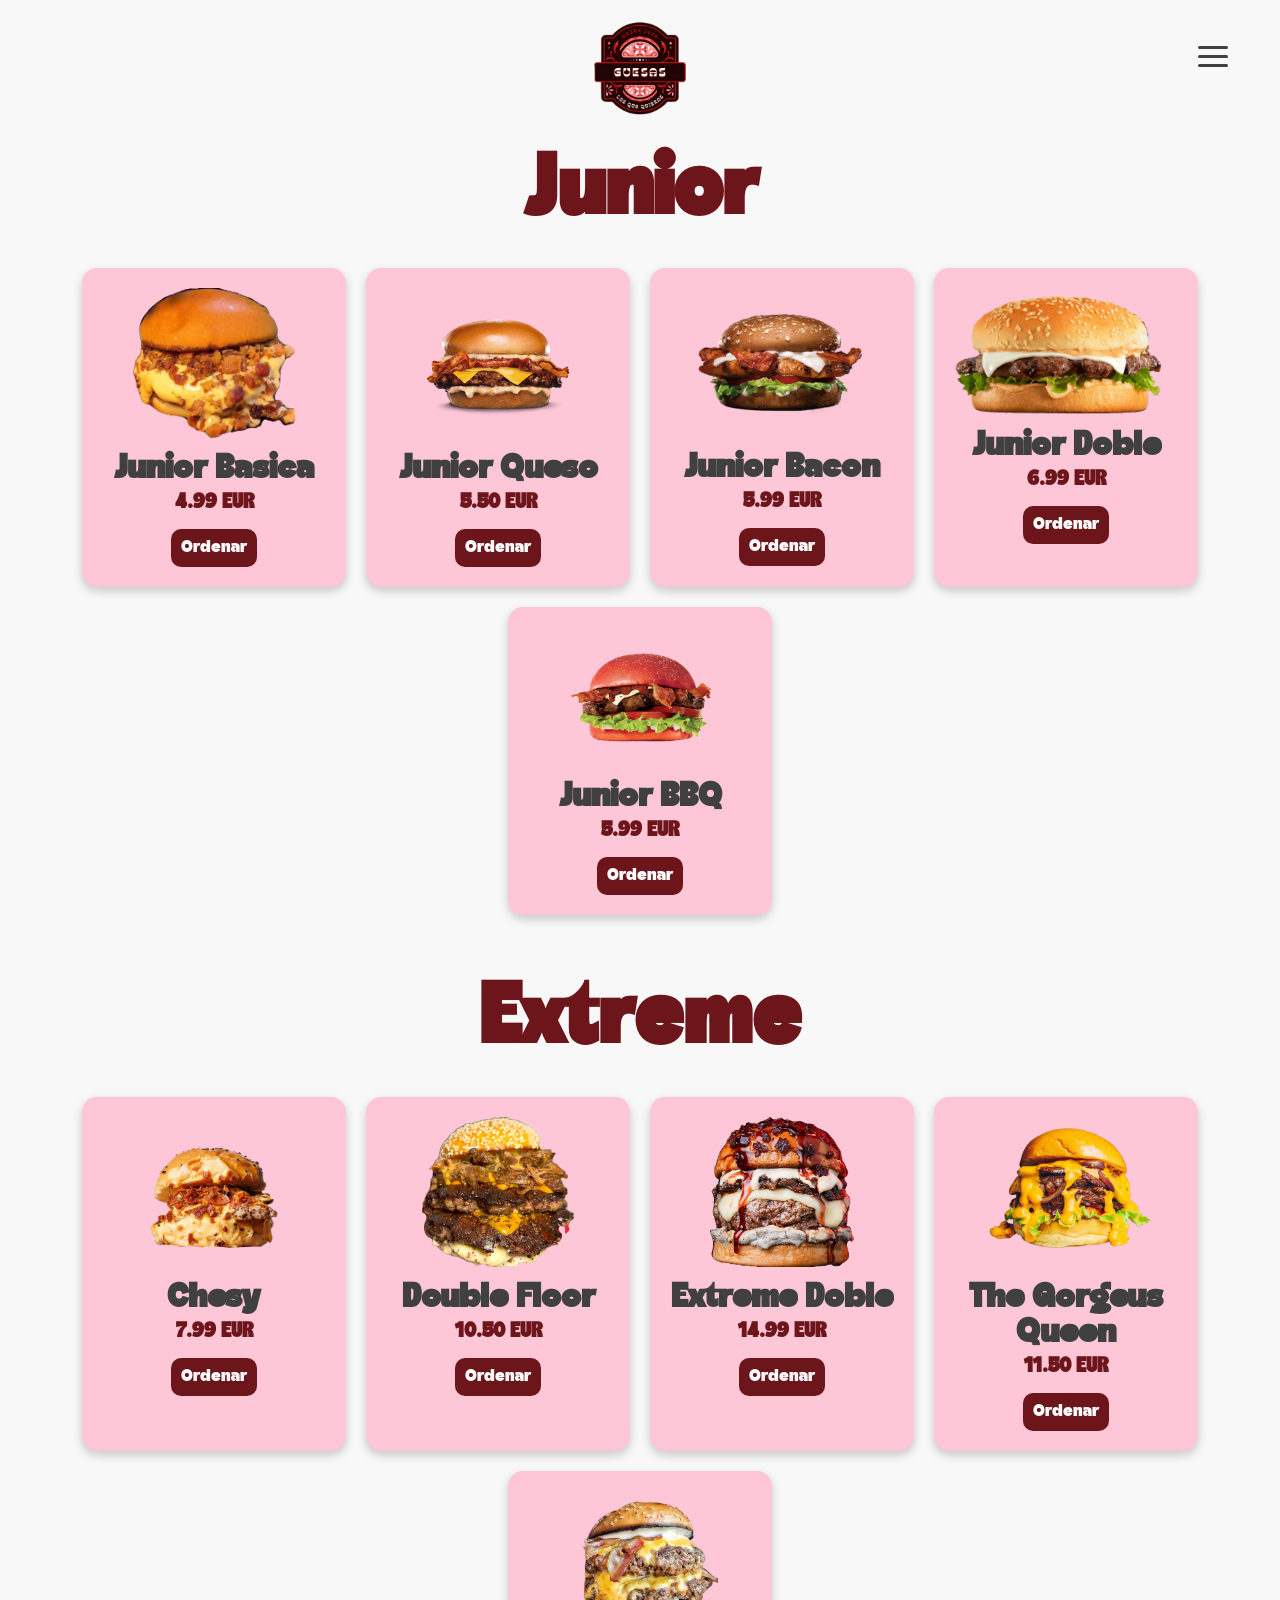
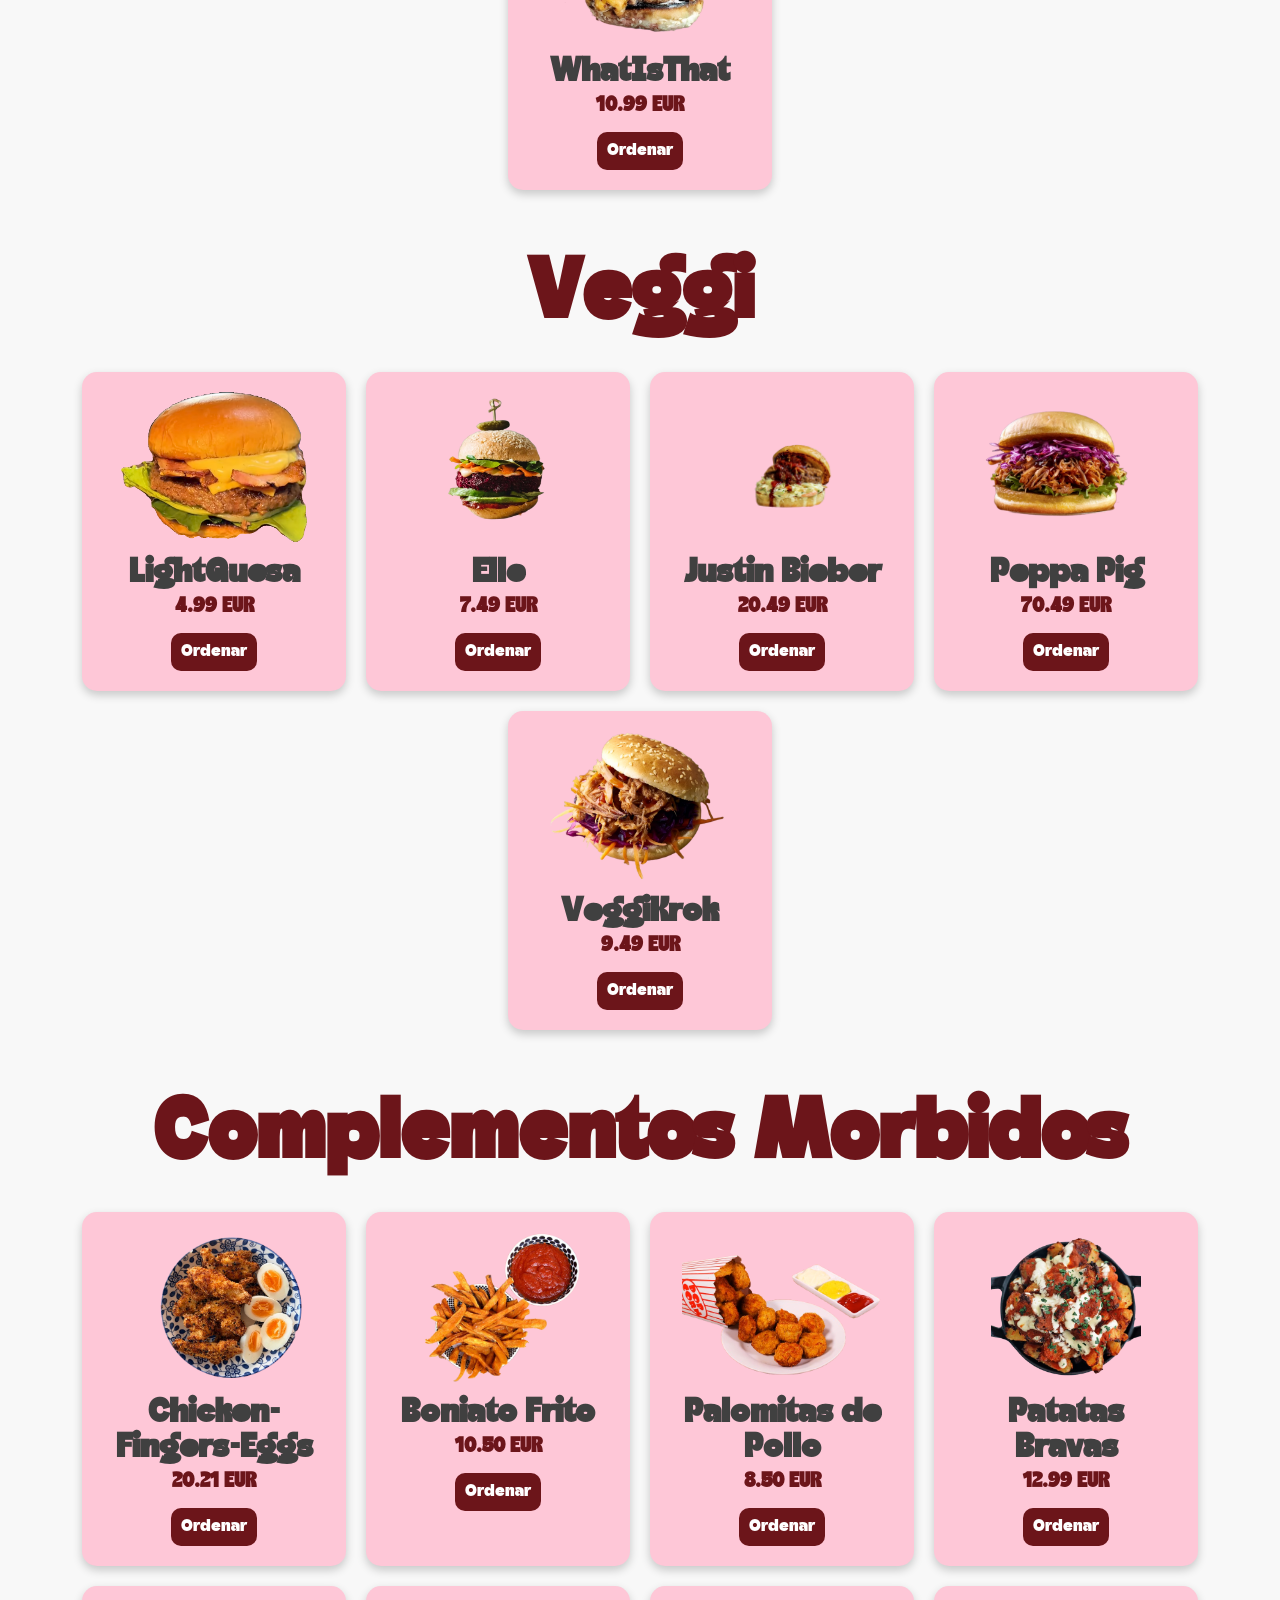
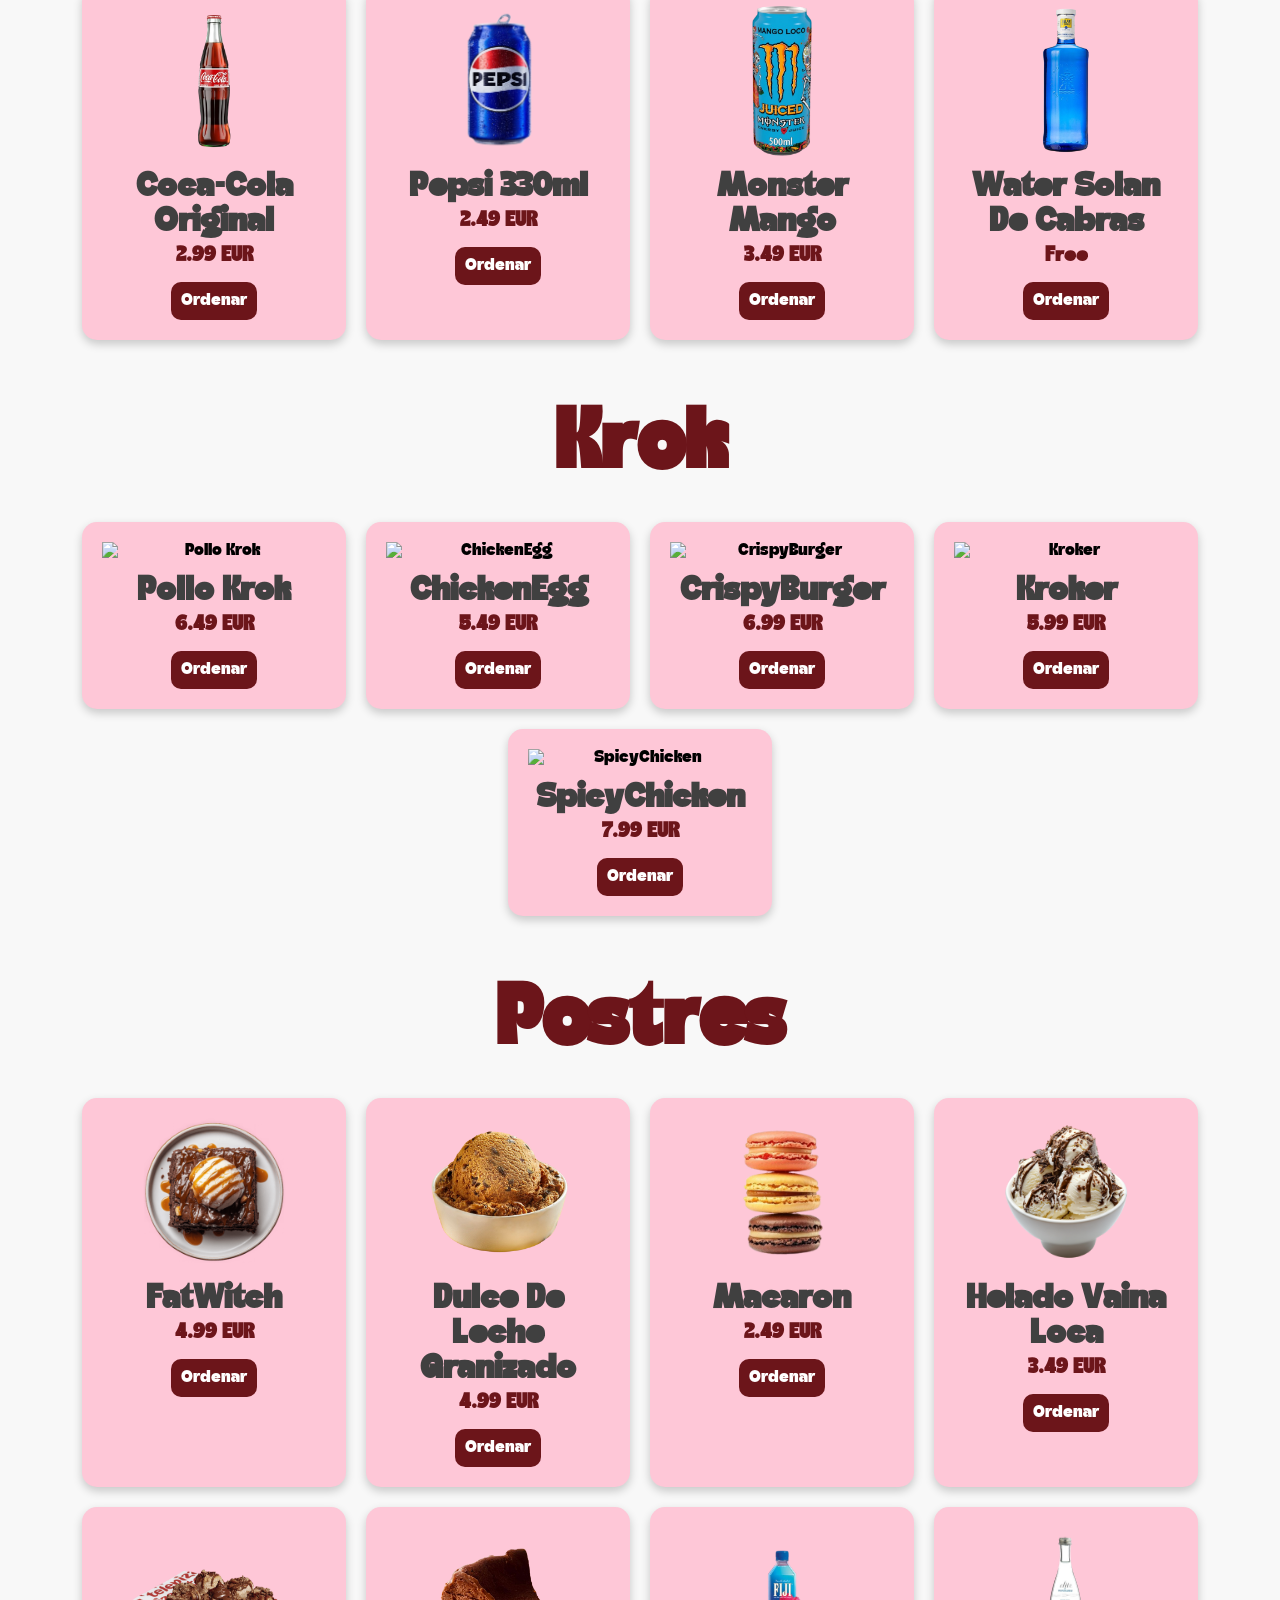
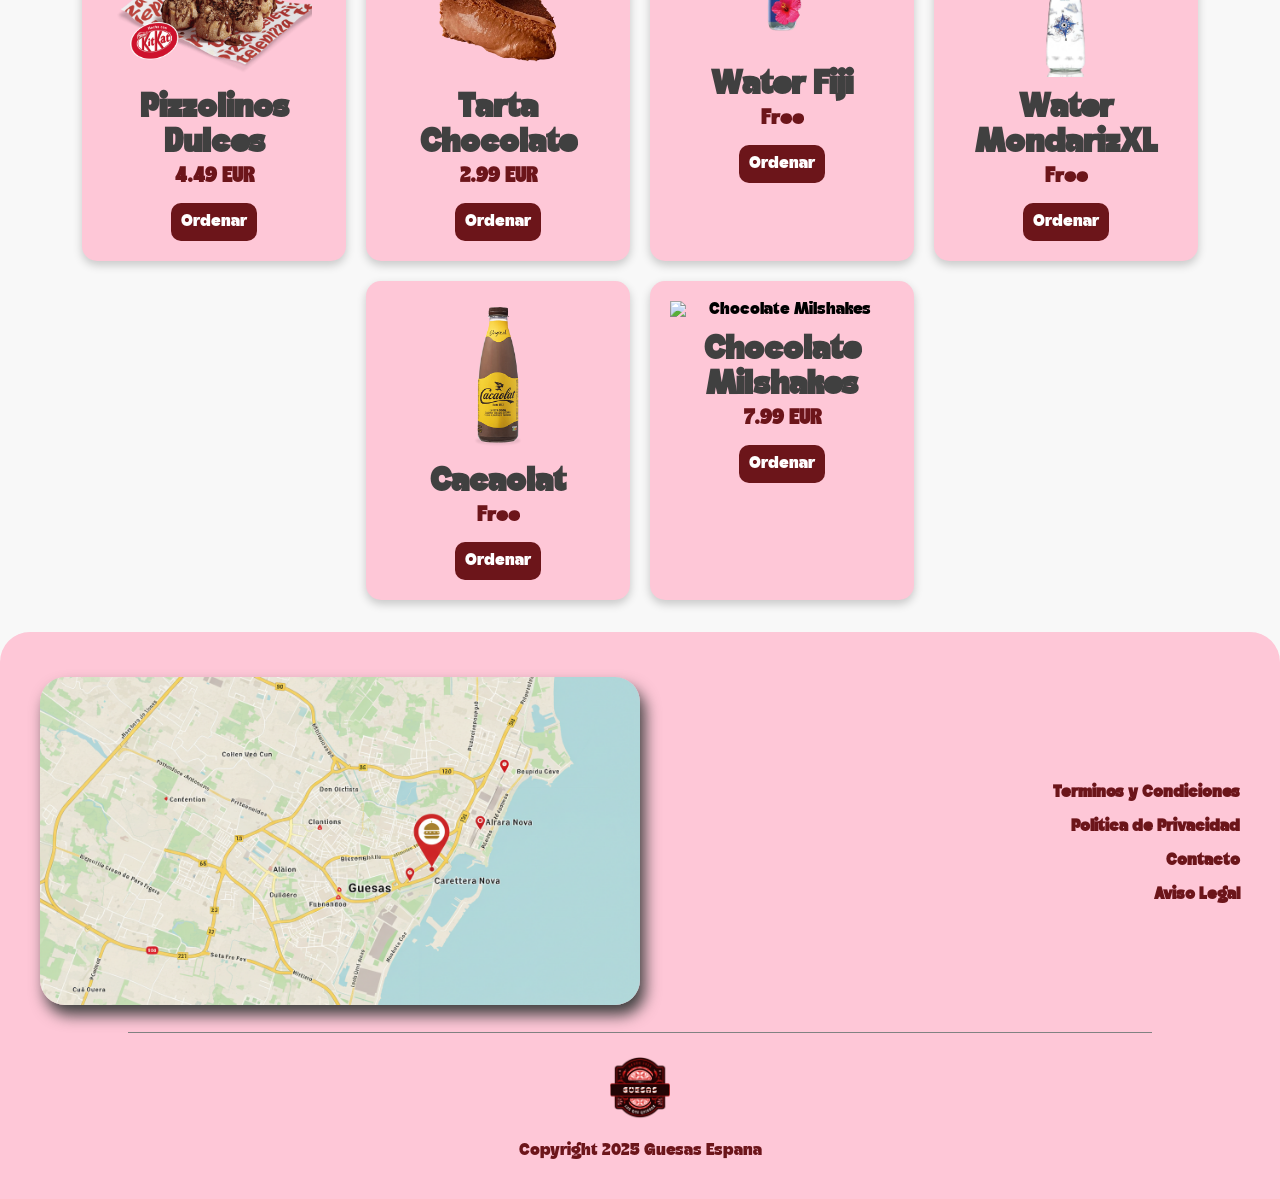
==== carta.html @ d0327c77 "Major update & add carta" ====
<!DOCTYPE html>
<html lang="ES">
<head>
    <meta charset="UTF-8">
    <meta name="viewport" content="width=device-width, initial-scale=1.0">
    <link rel="stylesheet" href="css/global.css">
    <link rel="stylesheet" href="css/carta.css">
    <title>Carta - Guesas</title>
</head>
<body>
    <header>
        <div class="header-content container-main">
            <div class="logo">
                <a href="index.html"><img src="Recursos/LogoGuesas.png" alt="Logo de Guesas"></a>
            </div>
            <div class="menu">
                <label class="menu-btn" id="menu-toggle">
                    <input type="checkbox">
                    <span class="bar"></span>
                    <span class="bar"></span>
                    <span class="bar"></span>
                </label>
            </div>
        </div>
    </header>

    <main class="comidas container-main main-carta">
        
        <h2 class="categoria-titulo">Junior</h2>
        <div class="grid-comidas">
            <div class="comida-item">
                <img src="Recursos/Guesas/Junior/CheeseBacon.png" alt="Junior Basica">
                <h3>Junior Basica</h3>
                <p style="color: var(--Marron); font-size: 1.2rem; font-weight: bold;">4.99 EUR</p>
                <button class="btn-ordenar">Ordenar</button>
            </div>
            <div class="comida-item">
                <img src="Recursos/Guesas/Junior/Cangreburguer.png" alt="Junior Queso">
                <h3>Junior Queso</h3>
                <p style="color: var(--Marron); font-size: 1.2rem; font-weight: bold;">5.50 EUR</p>
                <button class="btn-ordenar">Ordenar</button>
            </div>
            <div class="comida-item">
                <img src="Recursos/Guesas/Junior/Chicken.png" alt="Junior Bacon">
                <h3>Junior Bacon</h3>
                <p style="color: var(--Marron); font-size: 1.2rem; font-weight: bold;">5.99 EUR</p>
                <button class="btn-ordenar">Ordenar</button>
            </div>
            <div class="comida-item">
                <img src="Recursos/Guesas/Junior/JuniorVeggiCheese.png" alt="Junior Doble">
                <h3>Junior Doble</h3>
                <p style="color: var(--Marron); font-size: 1.2rem; font-weight: bold;">6.99 EUR</p>
                <button class="btn-ordenar">Ordenar</button>
            </div>
            <div class="comida-item">
                <img src="Recursos/Guesas/Junior/RedBurger.png" alt="Junior BBQ">
                <h3>Junior BBQ</h3>
                <p style="color: var(--Marron); font-size: 1.2rem; font-weight: bold;">5.99 EUR</p>
                <button class="btn-ordenar">Ordenar</button>
            </div>
        </div>

        <h2 class="categoria-titulo" style="margin-top: 4rem;">Extreme</h2>
        <div class="grid-comidas">
            <div class="comida-item">
                <img src="Recursos/Guesas/Extreme/Chesy.png" alt="Chesy">
                <h3>Chesy</h3>
                <p style="color: var(--Marron); font-size: 1.2rem; font-weight: bold;">7.99 EUR</p>
                <button class="btn-ordenar">Ordenar</button>
            </div>
            <div class="comida-item">
                <img src="Recursos/Guesas/Extreme/DoubleFloor.png" alt="Double Floor">
                <h3>Double Floor</h3>
                <p style="color: var(--Marron); font-size: 1.2rem; font-weight: bold;">10.50 EUR</p>
                <button class="btn-ordenar">Ordenar</button>
            </div>
            <div class="comida-item">
                <img src="Recursos/Guesas/Extreme/ExtremeColesterol.png" alt="Extreme Doble">
                <h3>Extreme Doble</h3>
                <p style="color: var(--Marron); font-size: 1.2rem; font-weight: bold;">14.99 EUR</p>
                <button class="btn-ordenar">Ordenar</button>
            </div>
            <div class="comida-item">
                <img src="Recursos/Guesas/Extreme/TheGorgeusQueen.png" alt="The Gorgeus Queen">
                <h3>The Gorgeus Queen</h3>
                <p style="color: var(--Marron); font-size: 1.2rem; font-weight: bold;">11.50 EUR</p>
                <button class="btn-ordenar">Ordenar</button>
            </div>
            <div class="comida-item">
                <img src="Recursos/Guesas/Extreme/WhatIsThat.png" alt="WhatIsThat">
                <h3>WhatIsThat</h3>
                <p style="color: var(--Marron); font-size: 1.2rem; font-weight: bold;">10.99 EUR</p>
                <button class="btn-ordenar">Ordenar</button>
            </div>
        </div>

        <h2 class="categoria-titulo" style="margin-top: 4rem;">Veggi</h2>
        <div class="grid-comidas">
            <div class="comida-item">
                <img src="Recursos/Guesas/Veggi/LightGuesa.png" alt="LightGuesa">
                <h3>LightGuesa</h3>
                <p style="color: var(--Marron); font-size: 1.2rem; font-weight: bold;">4.99 EUR</p>
                <button class="btn-ordenar">Ordenar</button>
            </div>
            <div class="comida-item">
                <img src="Recursos/Guesas/Veggi/Elle.png" alt="Elle">
                <h3>Elle</h3>
                <p style="color: var(--Marron); font-size: 1.2rem; font-weight: bold;">7.49 EUR</p>
                <button class="btn-ordenar">Ordenar</button>
            </div>
            <div class="comida-item">
                <img src="Recursos/Guesas/Veggi/JustinBieber.png" alt="Justin Bieber">
                <h3>Justin Bieber</h3>
                <p style="color: var(--Marron); font-size: 1.2rem; font-weight: bold;">20.49 EUR</p>
                <button class="btn-ordenar">Ordenar</button>
            </div>
            <div class="comida-item">
                <img src="Recursos/Guesas/Veggi/PeppaPig.png" alt="Peppa Pig">
                <h3>Peppa Pig</h3>
                <p style="color: var(--Marron); font-size: 1.2rem; font-weight: bold;">70.49 EUR</p>
                <button class="btn-ordenar">Ordenar</button>
            </div>
            <div class="comida-item">
                <img src="Recursos/Guesas/Veggi/VeggiKrok.png" alt="VeggiKrok">
                <h3>VeggiKrok</h3>
                <p style="color: var(--Marron); font-size: 1.2rem; font-weight: bold;">9.49 EUR</p>
                <button class="btn-ordenar">Ordenar</button>
            </div>
        </div>

        <h2 class="categoria-titulo" style="margin-top: 4rem;">Complementos Morbidos</h2>
        <div class="grid-comidas">
            <div class="comida-item">
                <img src="Recursos/Guesas/Complementos/Chicken-Fingers-Eggs.png" alt="Chicken-Fingers-Eggs">
                <h3>Chicken-Fingers-Eggs</h3>
                <p style="color: var(--Marron); font-size: 1.2rem; font-weight: bold;">20.21 EUR</p>
                <button class="btn-ordenar">Ordenar</button>
            </div>
            <div class="comida-item">
                <img src="Recursos/Guesas/Complementos/FriedBoniato.png" alt="Boniato Frito">
                <h3>Boniato Frito</h3>
                <p style="color: var(--Marron); font-size: 1.2rem; font-weight: bold;">10.50 EUR</p>
                <button class="btn-ordenar">Ordenar</button>
            </div>
            <div class="comida-item">
                <img src="Recursos/Guesas/Complementos/PALOMITAS-DE-POLLO-CON-QUESO-PARMESANO.png" alt="Palomitas de Pollo">
                <h3>Palomitas de Pollo</h3>
                <p style="color: var(--Marron); font-size: 1.2rem; font-weight: bold;">8.50 EUR</p>
                <button class="btn-ordenar">Ordenar</button>
            </div>
            <div class="comida-item">
                <img src="Recursos/Guesas/Complementos/patatas-bravas.png" alt="Patatas Bravas">
                <h3>Patatas Bravas</h3>
                <p style="color: var(--Marron); font-size: 1.2rem; font-weight: bold;">12.99 EUR</p>
                <button class="btn-ordenar">Ordenar</button>
            </div>
            <div class="comida-item">
                <img src="Recursos/Guesas/Complementos/Coca.png" alt="Coca-Cola Original">
                <h3>Coca-Cola Original</h3>
                <p style="color: var(--Marron); font-size: 1.2rem; font-weight: bold;">2.99 EUR</p>
                <button class="btn-ordenar">Ordenar</button>
            </div>
            <div class="comida-item">
                <img src="Recursos/Guesas/Complementos/Pepsi330ml.png" alt="Pepsi 330ml">
                <h3>Pepsi 330ml</h3>
                <p style="color: var(--Marron); font-size: 1.2rem; font-weight: bold;">2.49 EUR</p>
                <button class="btn-ordenar">Ordenar</button>
            </div>
            <div class="comida-item">
                <img src="Recursos/Guesas/Complementos/MonsterMango.png" alt="Monster Mango">
                <h3>Monster Mango</h3>
                <p style="color: var(--Marron); font-size: 1.2rem; font-weight: bold;">3.49 EUR</p>
                <button class="btn-ordenar">Ordenar</button>
            </div>
            <div class="comida-item">
                <img src="Recursos/Guesas/Complementos/WaterSolanDeCabras.png" alt="Water Solan De Cabras">
                <h3>Water Solan De Cabras</h3>
                <p style="color: var(--Marron); font-size: 1.2rem; font-weight: bold;">Free</p>
                <button class="btn-ordenar">Ordenar</button>
            </div>
        </div>

        <h2 class="categoria-titulo" style="margin-top: 4rem;">Krok</h2>
        <div class="grid-comidas">
            <div class="comida-item">
                <img src="Recursos/Guesas/krok/PolloKrok.png" alt="Pollo Krok">
                <h3>Pollo Krok</h3>
                <p style="color: var(--Marron); font-size: 1.2rem; font-weight: bold;">6.49 EUR</p>
                <button class="btn-ordenar">Ordenar</button>
            </div>
            <div class="comida-item">
                <img src="Recursos/Guesas/krok/ChickenEgg.png" alt="ChickenEgg">
                <h3>ChickenEgg</h3>
                <p style="color: var(--Marron); font-size: 1.2rem; font-weight: bold;">5.49 EUR</p>
                <button class="btn-ordenar">Ordenar</button>
            </div>
            <div class="comida-item">
                <img src="Recursos/Guesas/krok/CrispyBurger.png" alt="CrispyBurger">
                <h3>CrispyBurger</h3>
                <p style="color: var(--Marron); font-size: 1.2rem; font-weight: bold;">6.99 EUR</p>
                <button class="btn-ordenar">Ordenar</button>
            </div>
            <div class="comida-item">
                <img src="Recursos/Guesas/krok/Kroker.png" alt="Kroker">
                <h3>Kroker</h3>
                <p style="color: var(--Marron); font-size: 1.2rem; font-weight: bold;">5.99 EUR</p>
                <button class="btn-ordenar">Ordenar</button>
            </div>
            <div class="comida-item">
                <img src="Recursos/Guesas/krok/SpicyChicken.png" alt="SpicyChicken">
                <h3>SpicyChicken</h3>
                <p style="color: var(--Marron); font-size: 1.2rem; font-weight: bold;">7.99 EUR</p>
                <button class="btn-ordenar">Ordenar</button>
            </div>
        </div>

        <h2 class="categoria-titulo" style="margin-top: 4rem;">Postres</h2>
        <div class="grid-comidas">
            <div class="comida-item">
                <img src="Recursos/Guesas/Complementos/FatWitch.png" alt="FatWitch">
                <h3>FatWitch</h3>
                <p style="color: var(--Marron); font-size: 1.2rem; font-weight: bold;">4.99 EUR</p>
                <button class="btn-ordenar">Ordenar</button>
            </div>
            <div class="comida-item">
                <img src="Recursos/Guesas/Complementos/DulceDeLecheGranizado-Casero.png" alt="Dulce De Leche Granizado Casero">
                <h3>Dulce De Leche Granizado</h3>
                <p style="color: var(--Marron); font-size: 1.2rem; font-weight: bold;">4.99 EUR</p>
                <button class="btn-ordenar">Ordenar</button>
            </div>
            <div class="comida-item">
                <img src="Recursos/Guesas/Complementos/Macaron.png" alt="Macaron">
                <h3>Macaron</h3>
                <p style="color: var(--Marron); font-size: 1.2rem; font-weight: bold;">2.49 EUR</p>
                <button class="btn-ordenar">Ordenar</button>
            </div>
            <div class="comida-item">
                <img src="Recursos/Guesas/Complementos/Helado.png" alt="Helado Vaina Loca">
                <h3>Helado Vaina Loca</h3>
                <p style="color: var(--Marron); font-size: 1.2rem; font-weight: bold;">3.49 EUR</p>
                <button class="btn-ordenar">Ordenar</button>
            </div>
            <div class="comida-item">
                <img src="Recursos/Guesas/Complementos/pizzolinosdulces.png" alt="Pizzolinos Dulces">
                <h3>Pizzolinos Dulces</h3>
                <p style="color: var(--Marron); font-size: 1.2rem; font-weight: bold;">4.49 EUR</p>
                <button class="btn-ordenar">Ordenar</button>
            </div>
            <div class="comida-item">
                <img src="Recursos/Guesas/Complementos/tartaChocolate.png" alt="Tarta Chocolate">
                <h3>Tarta Chocolate</h3>
                <p style="color: var(--Marron); font-size: 1.2rem; font-weight: bold;">2.99 EUR</p>
                <button class="btn-ordenar">Ordenar</button>
            </div>
            <div class="comida-item">
                <img src="Recursos/Guesas/Complementos/WaterFiji.png" alt="Water Fiji">
                <h3>Water Fiji</h3>
                <p style="color: var(--Marron); font-size: 1.2rem; font-weight: bold;">Free</p>
                <button class="btn-ordenar">Ordenar</button>
            </div>
            <div class="comida-item">
                <img src="Recursos/Guesas/Complementos/WaterMondarizXL.png" alt="Water MondarizXL">
                <h3>Water MondarizXL</h3>
                <p style="color: var(--Marron); font-size: 1.2rem; font-weight: bold;">Free</p>
                <button class="btn-ordenar">Ordenar</button>
            </div>
            <div class="comida-item">
                <img src="Recursos/Guesas/Complementos/Cacaolat.png" alt="Cacaolat">
                <h3>Cacaolat</h3>
                <p style="color: var(--Marron); font-size: 1.2rem; font-weight: bold;">Free</p>
                <button class="btn-ordenar">Ordenar</button>
            </div>
            <div class="comida-item">
                <img src="Recursos/Guesas/Complementos/Chocolate-Milshakes.png" alt="Chocolate Milshakes">
                <h3>Chocolate Milshakes</h3>
                <p style="color: var(--Marron); font-size: 1.2rem; font-weight: bold;">7.99 EUR</p>
                <button class="btn-ordenar">Ordenar</button>
            </div>
        </div>
    </main>

    <footer>
        <div class="footer-top">
            <div class="side lado-left">
                <div class="ubi-img">
                    <a href="https://maps.app.goo.gl/s28X8TeJsLqQGthNA" target="_blank"><img src="Recursos/mapGuesas.jpg" alt="Ubicacion de Guesas"></a>
                </div>
            </div>

            <div class="side lado-right">
                <div class="legal">
                    <a href="#"><p>Terminos y Condiciones</p></a>
                    <a href="#"><p>Politica de Privacidad</p></a>
                    <a href="#"><p>Contacto</p></a>
                    <a href="#"><p>Aviso Legal</p></a>
                </div>
            </div>
        </div>

        <div class="line-copy"></div>
            
        <img src="Recursos/LogoGuesas.png" alt="Logo" class="logo-mini"><p>Copyright 2025 Guesas Espana</p>
    </footer>

    <div class="menu-overlay" id="menu-overlay">
        <nav class="menu-nav">
            <ul>
                <li><a href="carta.html">Carta</a></li>
                <li><a href="#">Novedades</a></li>
                <li><a href="index.html">MyGuesas</a></li>
                <li><a href="#">Restaurantes</a></li>
            </ul>
        </nav>
    </div>

    <div class="modal-overlay" id="modal-menu" style="display: none;">
        <div class="modal-content">
            <span class="close-modal" id="close-modal">x</span>
            <h2 id="modal-title" class="categoria-titulo" style="font-size: 50px; margin-bottom: 10px;">Categoria</h2>
            <div id="modal-grid" class="modal-grid">
            </div>
        </div>
    </div>

    <script src="js/global.js"></script>
</body>
</html>
---- css/global.css ----
@font-face {
    font-family: 'DxLactos';
    src: url("../Recursos/DxLactosFreeFont/DxLactos-Regular-free-personal-use.otf") format("opentype");
    font-weight: normal;
    font-style: normal;
}
:root {
    --BlancoRoto: #f8f8f8;
    --Blanco: #fff;
    --Marron: #6c151a;
    --RosaPastel: #fec7d7;
    --GrisFosc: #404040;
}
body {
    font-family: 'DxLactos', sans-serif;
    background-color: var(--BlancoRoto);
    margin: 0;
    overflow-x: hidden;
    text-align: center;
}
.container-main {
    max-width: 1200px;
    margin: 0 auto;
    padding: 0 15px;
    position: relative;
}
header {
    position: fixed;
    top: 0;
    left: 0;
    width: 100%;
    height: 120px;
    z-index: 22;
    padding-top: 20px;
    box-sizing: border-box;
}
.header-content {
    position: relative;
    height: 100%;
    max-width: 1200px;
    margin: 0 auto;
}
.logo {
    display: inline-block;
    height: 100px;
    width: 150px;
    position: absolute;
    left: 0;
    right: 0;
    margin: 0 auto; 
    z-index: 21;
}
.logo img {
    height: 100%;
    width: auto;
    display: block;
    margin: 0 auto;
}
footer {
    background-color: var(--RosaPastel);
    padding: 5vh 0 2.5vh 0;
    border-radius: 30px 30px 0 0;
    text-align: center;
    position: relative;
    color: var(--Marron);
}
.footer-top {
    width: 100%;
    max-width: 1200px;
    margin: 0 auto;
    font-size: 0;
}
.side {
    display: inline-block;
    width: 50%;
    vertical-align: middle;
    font-size: 1rem;
    text-align: right;
}
.ubi-img {
    display: inline-block;
    height: auto;
    width: auto ;
}
.ubi-img img {
    box-shadow: 5px 10px 15px var(--GrisFosc);
    border-radius: 25px;
    max-width: 100%;
    max-height: 60vh;
    display: inline-block;
    margin: 0 auto;
    position: relative;
}
.legal a {
    display: block;
    margin-bottom: 10px;
    text-decoration: none;
    color: var(--Marron);
    font-weight: bold;
}
.footer-bottom {
    display: block;
    width: 100%;
    margin-top: 40px;
}
.line-copy {
    background-color: rgb(130, 130, 130);
    margin: 2.5vh auto;
    width: 80%;
    height: 1px;
}
.logo-mini {
    width: 60px;
    height: auto;
    display: inline-block;
}
.copyright img {
    position: relative;
    top: 20px;
    height: 50px;
    width: auto;
}
.menu {
    position: absolute;
    right: 20px;
    top: 20px;
    z-index: 22;
}
.menu-btn {
    display: inline-block;
    width: 45px;
    height: 35px;
    position: relative;
    cursor: pointer;
}
.menu-btn input {
    position: absolute;
    width: 100%;
    height: 100%;
    margin: 0;
    padding: 0;
    opacity: 0;
    cursor: pointer;
    z-index: 5;
    left: 0;
    top: 0;
}
.bar {
    display: block;
    width: 30px;
    height: 3px;
    margin: 6px auto;
    border-radius: 25px;
    transition: all 0.2s;
    background-color: var(--GrisFosc);
}
.menu-overlay {
    display: flex;
    justify-content: center;
    align-items: center;
    text-align: center;
    position: fixed;
    top: 0;
    left: 0;
    width: 100%;
    height: 100%;
    background-color: var(--Blanco);
    z-index: 21;
    opacity: 0; 
    visibility: hidden;
    transition: all 0.2s ease-in-out;
}
.menu-overlay.activo {
    opacity: 1;
    visibility: visible;
}
.menu-nav ul {
    list-style: none;
    padding: 0;
    margin: 0;
}
.menu-nav li {
    margin: 20px 0;
}
.menu-nav a {
    text-decoration: none;
    color: black;
    font-size: 2rem;
    font-weight: bold;
    font-family: sans-serif;
}
.menu-btn input:checked ~ .bar:nth-child(2) {
    transform: translateY(9.5px) rotate(45deg);
}
.menu-btn input:checked ~ .bar:nth-child(3) {
    opacity: 0;
}
.menu-btn input:checked ~ .bar:nth-child(4) {
    transform: translateY(-8px) rotate(-45deg);
}
.comidas {
    padding: 2rem 0;
    font-size: 0; 
    text-align: center;
}
.categoria-titulo {
    font-size: clamp(50px, 8vw, 80px);
    color: var(--Marron);
    margin-bottom: 30px;
    margin-top: 0;
    display: block;
    text-align: center;
}
.titulo-pollo {
    margin-top: 60px;
}
.lista-comidas {
    width: 100%;
    text-align: center;
    font-size: 0; 
}
.grid-comidas {
    display: flex;
    flex-wrap: wrap;
    justify-content: center;
    gap: 20px;
}
.comida-item {
    width: 22%;
    min-width: 250px;
    background-color: var(--RosaPastel);
    border-radius: 15px;
    padding: 20px;
    box-sizing: border-box;
    box-shadow: 0 4px 10px rgba(0,0,0,0.2);
    font-size: 16px;
    transition: transform 0.2s ease-in-out;
}
.comida-item:hover {
    transform: scale(1.2);
}
.comida-item img {
    max-width: 100%;
    height: auto;
    max-height: 150px;
    display: block;
    margin: 0 auto 15px auto;
}
.comida-item h3 {
    font-size: 2em;
    color: var(--GrisFosc);
    margin: 0;
}
.comida-item p {
    color: var(--Marron);
    font-size: 1.2rem;
    font-weight: bold;
    margin: 5px 0 15px 0;
}
.btn-ordenar {
    background-color: var(--Marron);
    color: var(--Blanco);
    border: none;
    padding: 10px;
    border-radius: 10px;
    font-family: 'DxLactos', sans-serif;
    font-size: 1rem;
    cursor: pointer;
    transition: transform 0.2s;
}
.btn-ordenar:hover {
    transform: scale(1.05);
}
.modal-overlay {
    position: fixed;
    top: 0;
    left: 0;
    width: 100%;
    height: 100%;
    background-color: rgba(0, 0, 0, 0.7);
    display: flex;
    justify-content: center;
    align-items: center;
    z-index: 100;
    opacity: 0;
    visibility: hidden;
    transition: all 0.3s ease;
}
.modal-overlay.activo {
    opacity: 1;
    visibility: visible;
}
.modal-content {
    background-color: var(--Blanco);
    width: 90%;
    max-width: 1000px;
    max-height: 85vh;
    border-radius: 20px;
    padding: 30px;
    overflow-y: auto;
    position: relative;
    box-sizing: border-box;
}
.close-modal {
    position: absolute;
    top: 15px;
    right: 25px;
    font-size: 40px;
    color: var(--Marron);
    cursor: pointer;
    font-weight: bold;
}
.modal-grid {
    display: flex;
    flex-wrap: wrap;
    justify-content: center;
    gap: 20px;
    margin-top: 20px;
}
.producto-item {
    display: flex;
    flex-direction: column;
    justify-content: space-between;
    width: 30%;
    min-width: 220px;
    background-color: var(--RosaPastel);
    border-radius: 15px;
    padding: 15px;
    box-shadow: 0 4px 8px rgba(0,0,0,0.1);
    text-align: center;
    box-sizing: border-box;
}
.producto-item img {
    width: 100%;
    height: 140px;
    object-fit: contain;
    margin-bottom: 10px;
}
.producto-item h4 {
    color: var(--GrisFosc);
    font-size: 1.5rem;
    margin: 5px 0;
}
.producto-item p {
    color: var(--Marron);
    font-size: 1.2rem;
    font-weight: bold;
    margin: 5px 0 15px 0;
}
@media (max-width: 1024px) {
    .comida-item {
        width: 45%;
    }
}
@media (max-width: 768px) {
    .producto-item {
        width: 45%;
    }
}
@media (max-width: 480px) {
    .producto-item {
        width: 100%;
    }
    .grid-comidas {
        flex-direction: column;
        align-items: center;
    }
    .comida-item {
        width: 90%;
    }
}
---- css/carta.css ----
.main-carta {
    padding-top: 150px;
}
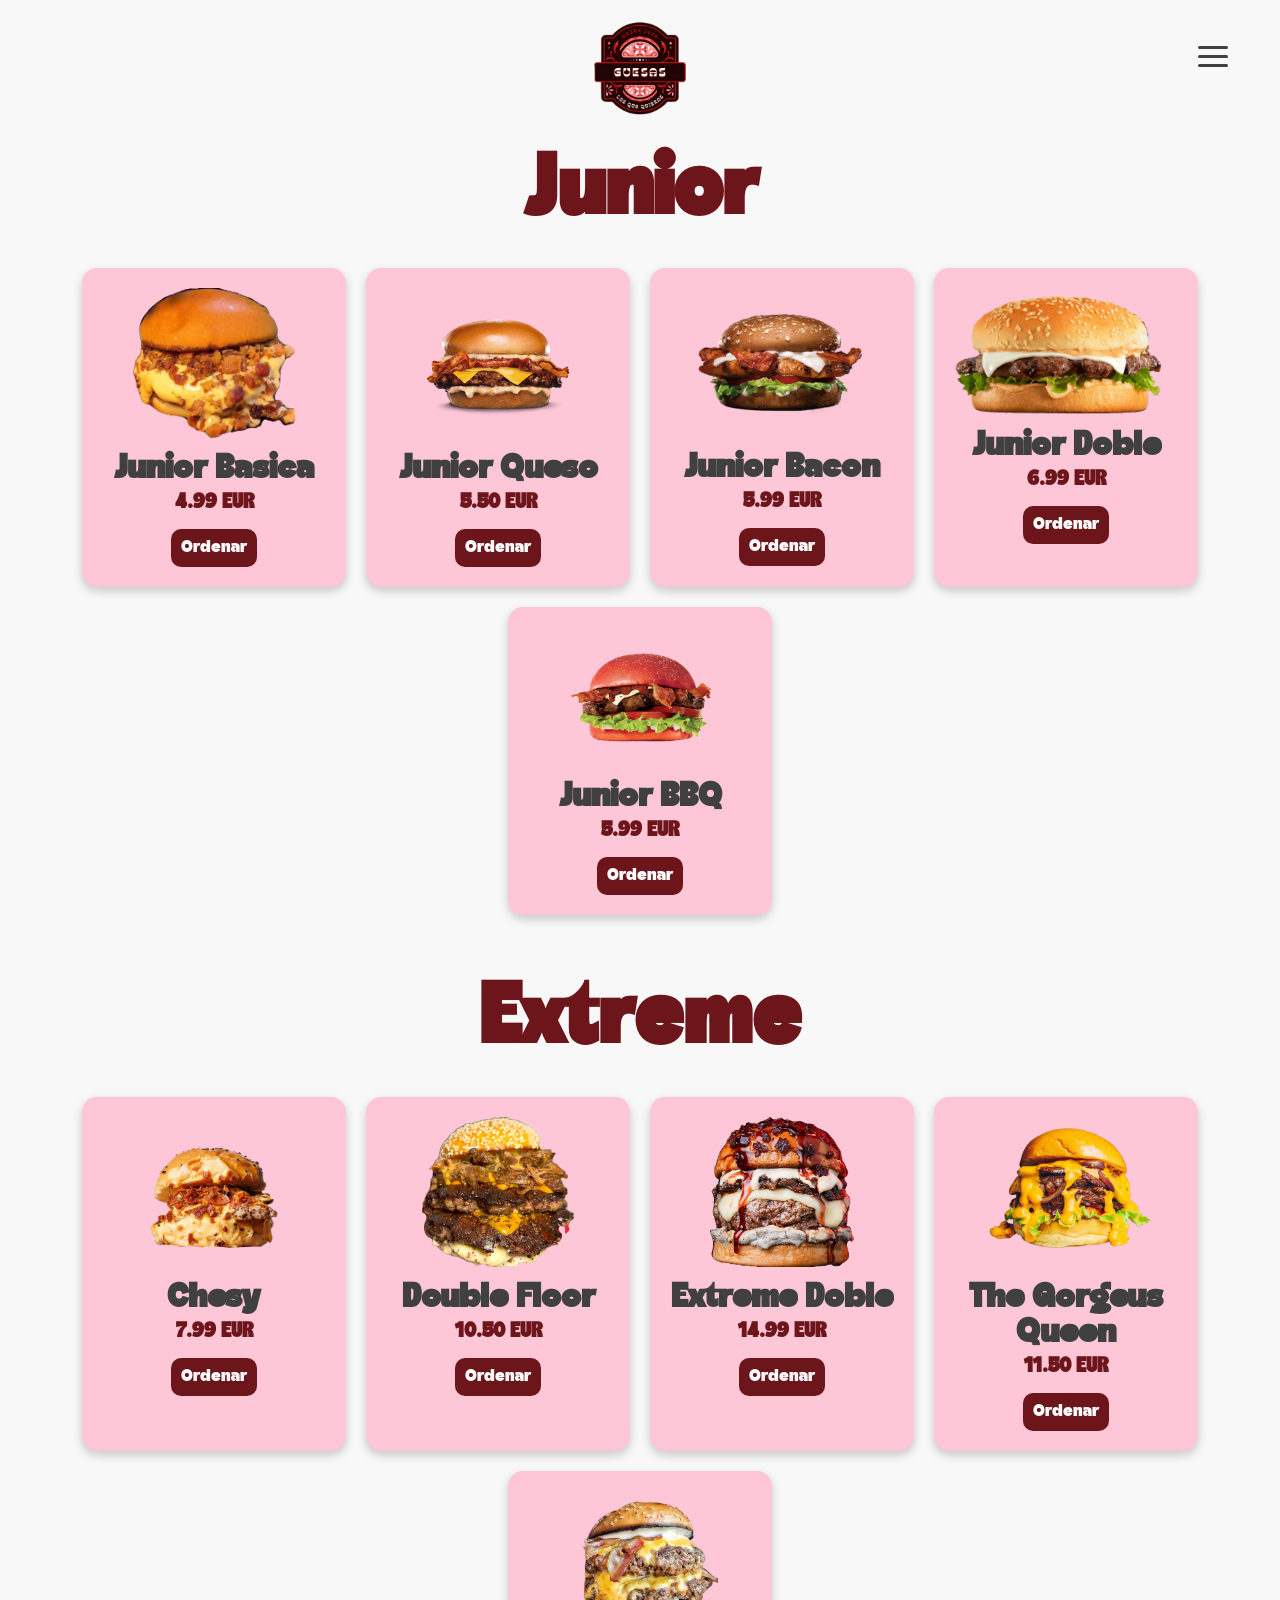
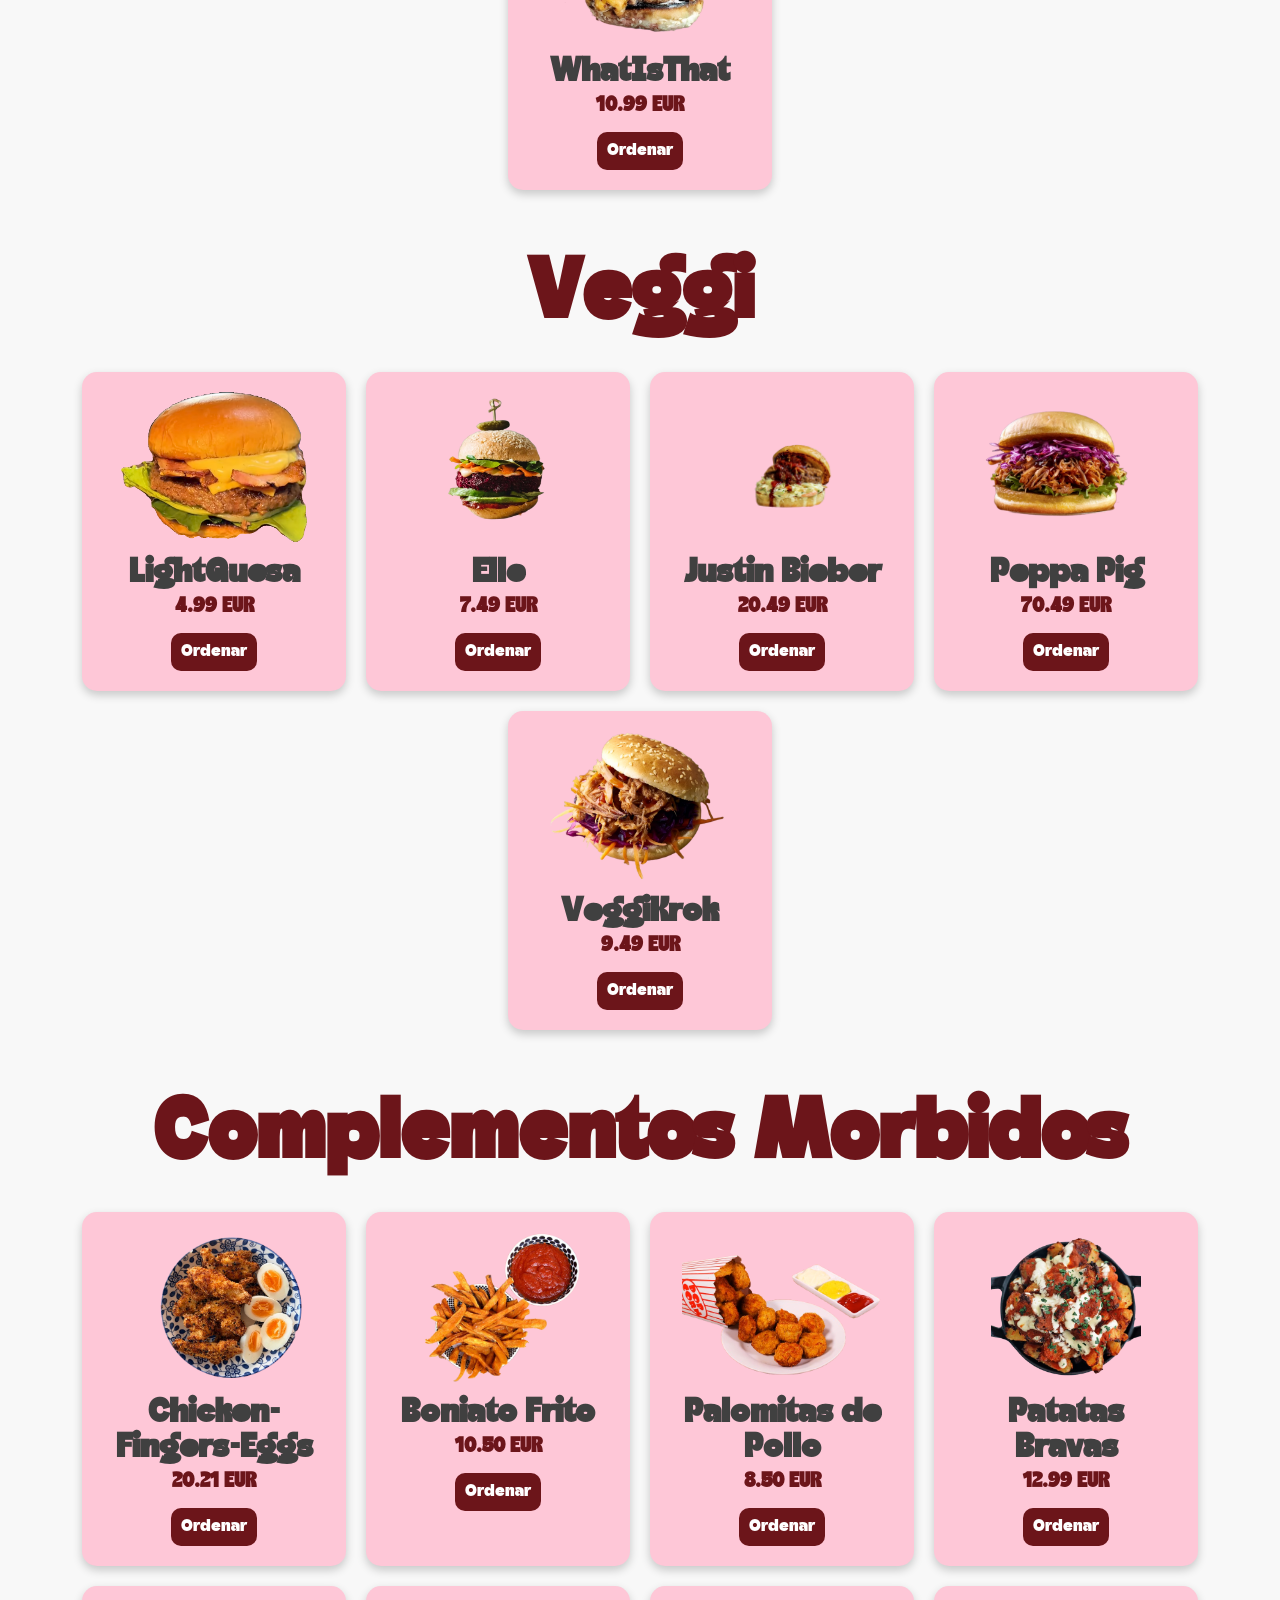
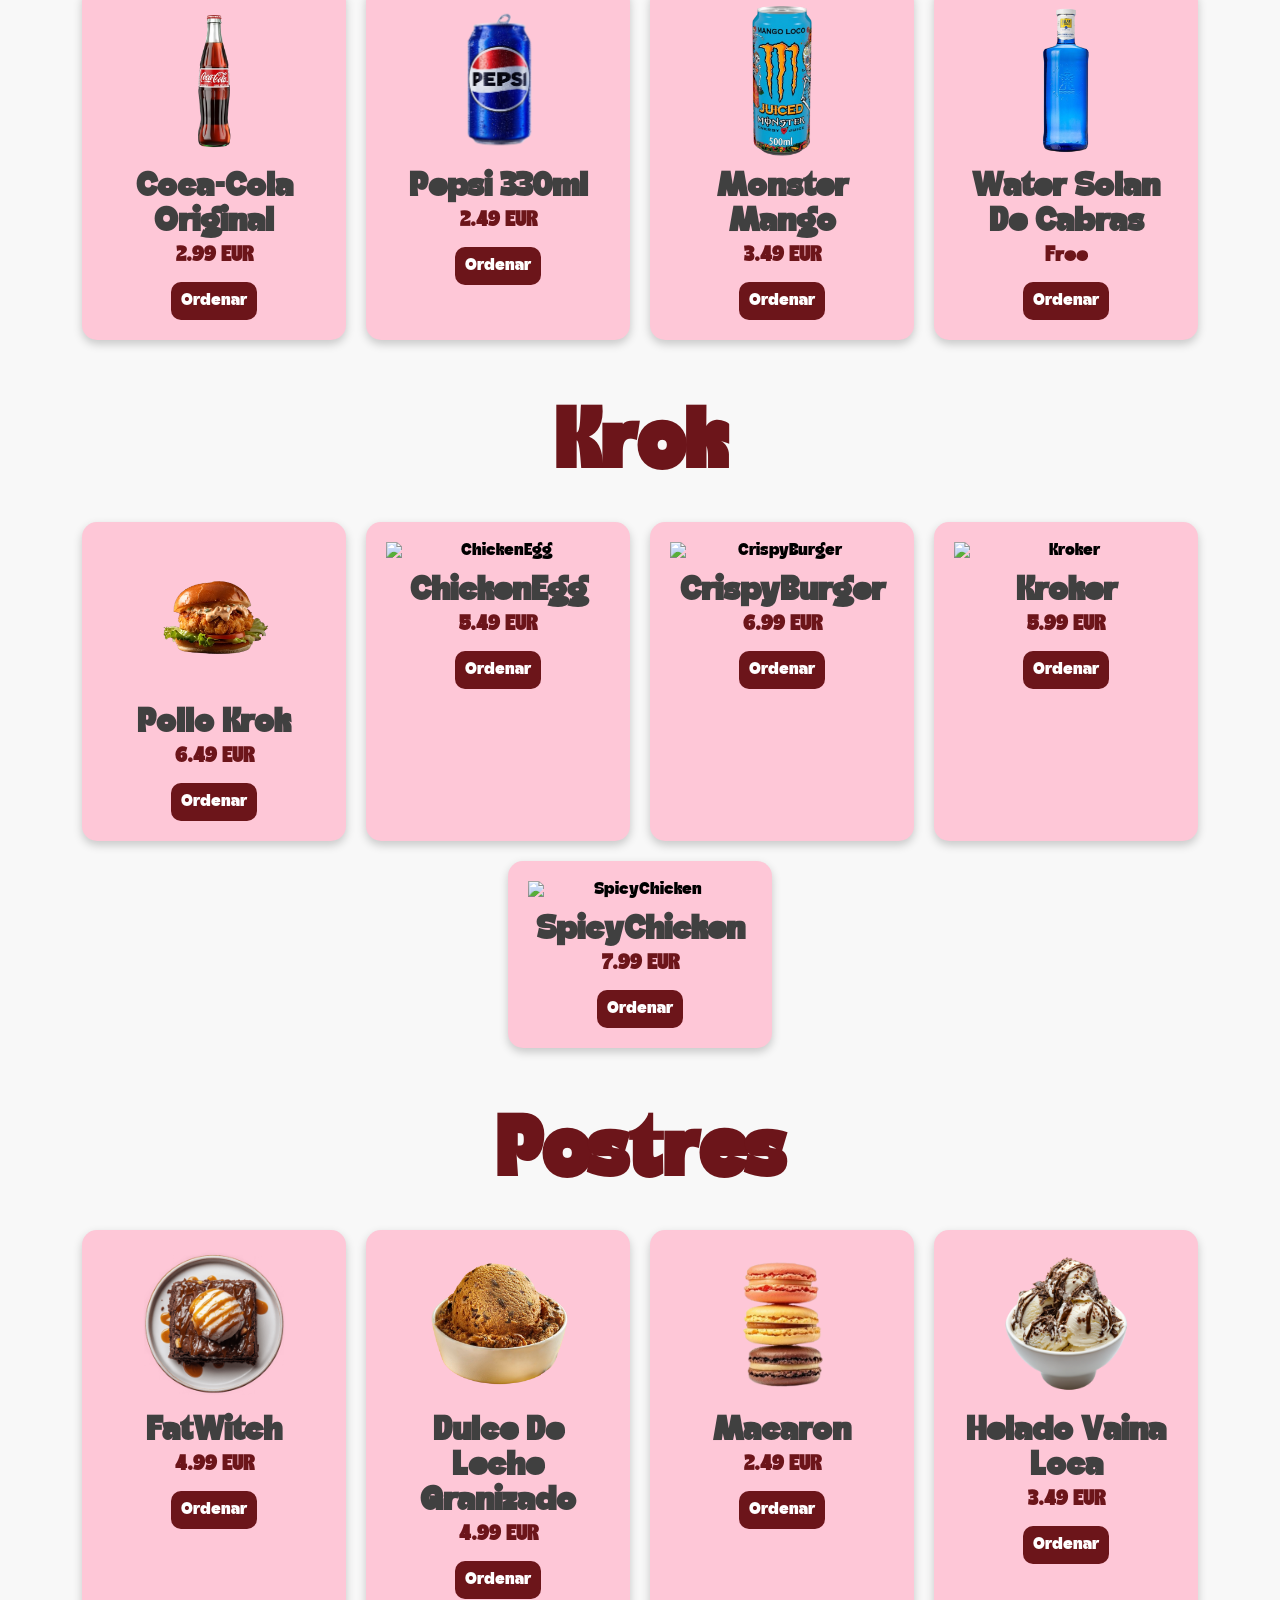
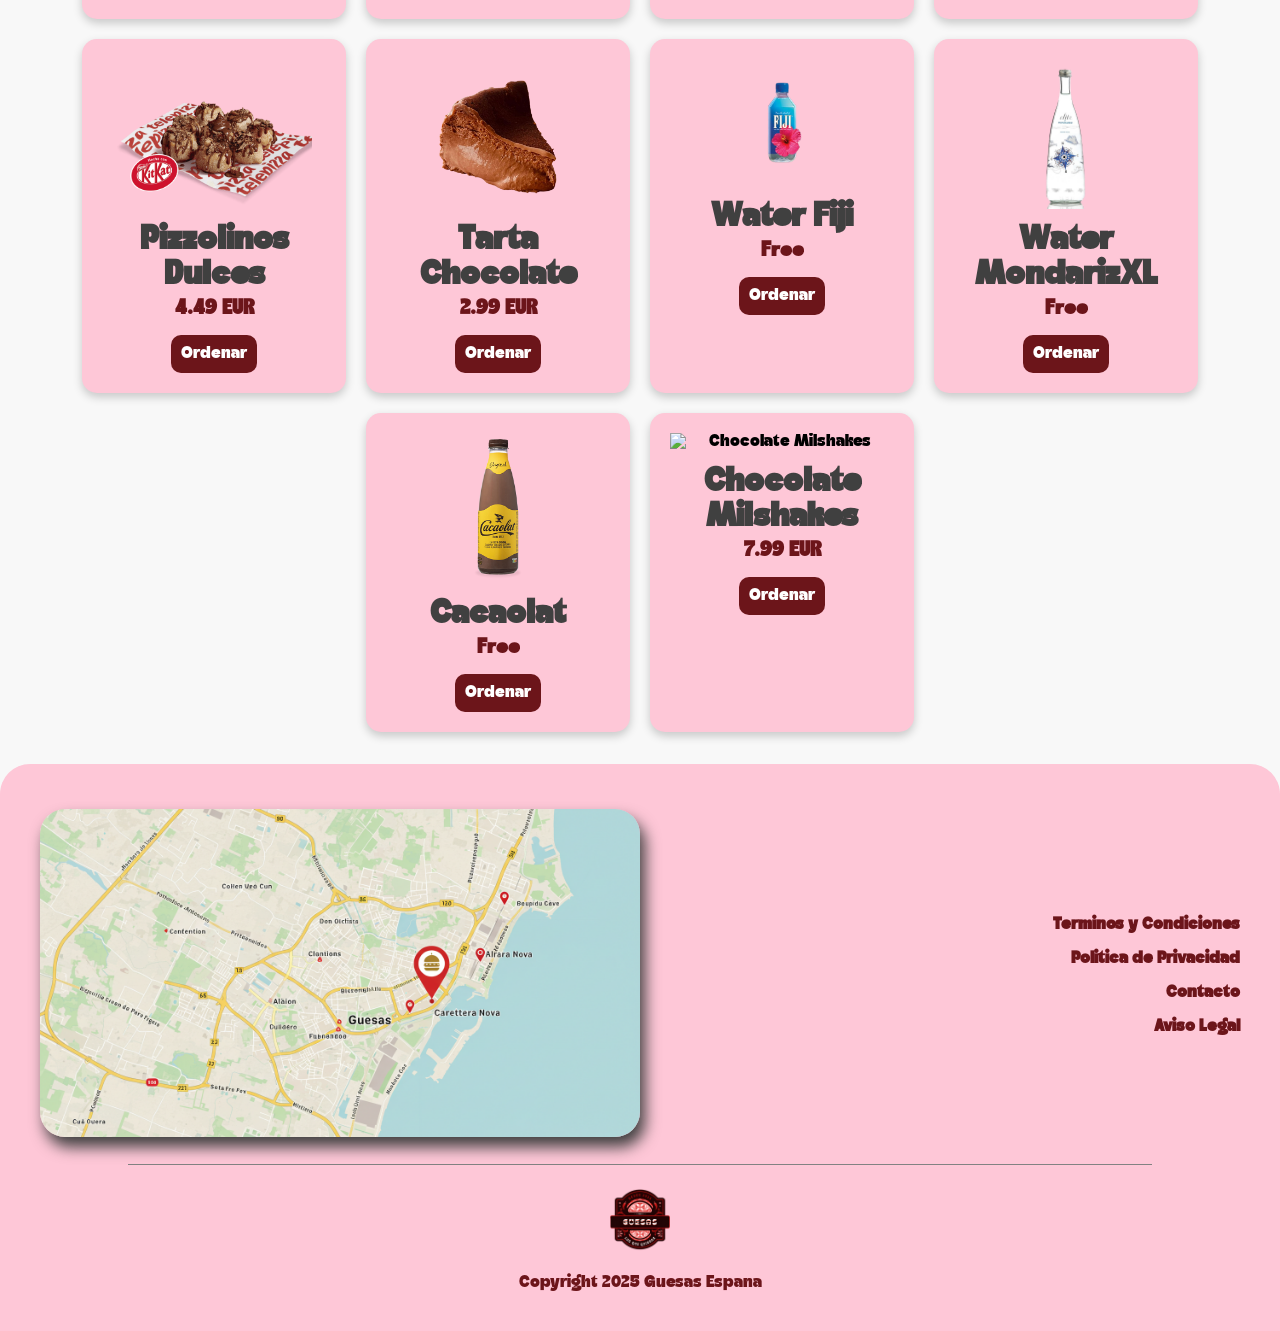
==== commit 4504abe8: "test Krok images" ====
--- a/carta.html
+++ b/carta.html
@@ -183,7 +183,7 @@
         <h2 class="categoria-titulo" style="margin-top: 4rem;">Krok</h2>
         <div class="grid-comidas">
             <div class="comida-item">
-                <img src="Recursos/Guesas/krok/PolloKrok.png" alt="Pollo Krok">
+                <img src="Recursos/Guesas/Krok/PolloKrok.png" alt="Pollo Krok">
                 <h3>Pollo Krok</h3>
                 <p style="color: var(--Marron); font-size: 1.2rem; font-weight: bold;">6.49 EUR</p>
                 <button class="btn-ordenar">Ordenar</button>
@@ -324,4 +324,5 @@
 
     <script src="js/global.js"></script>
 </body>
-</html>+
+</html>
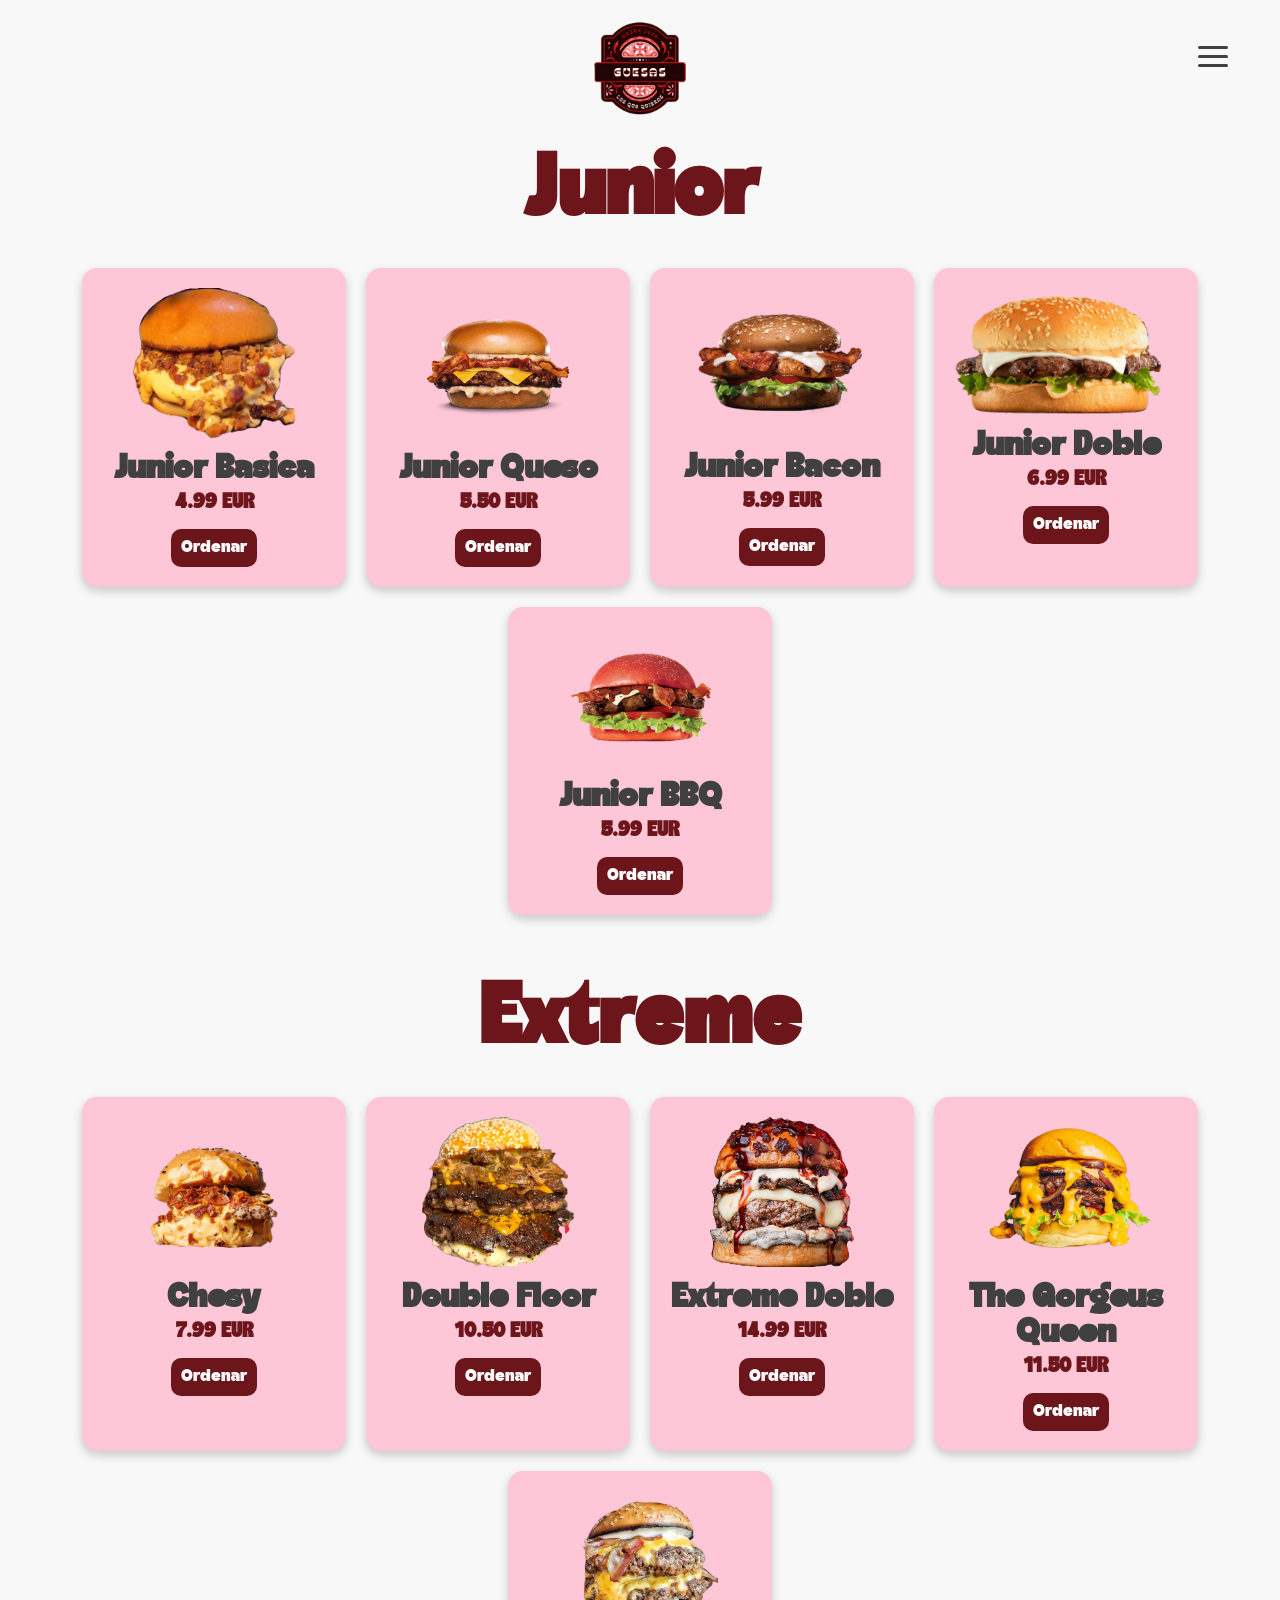
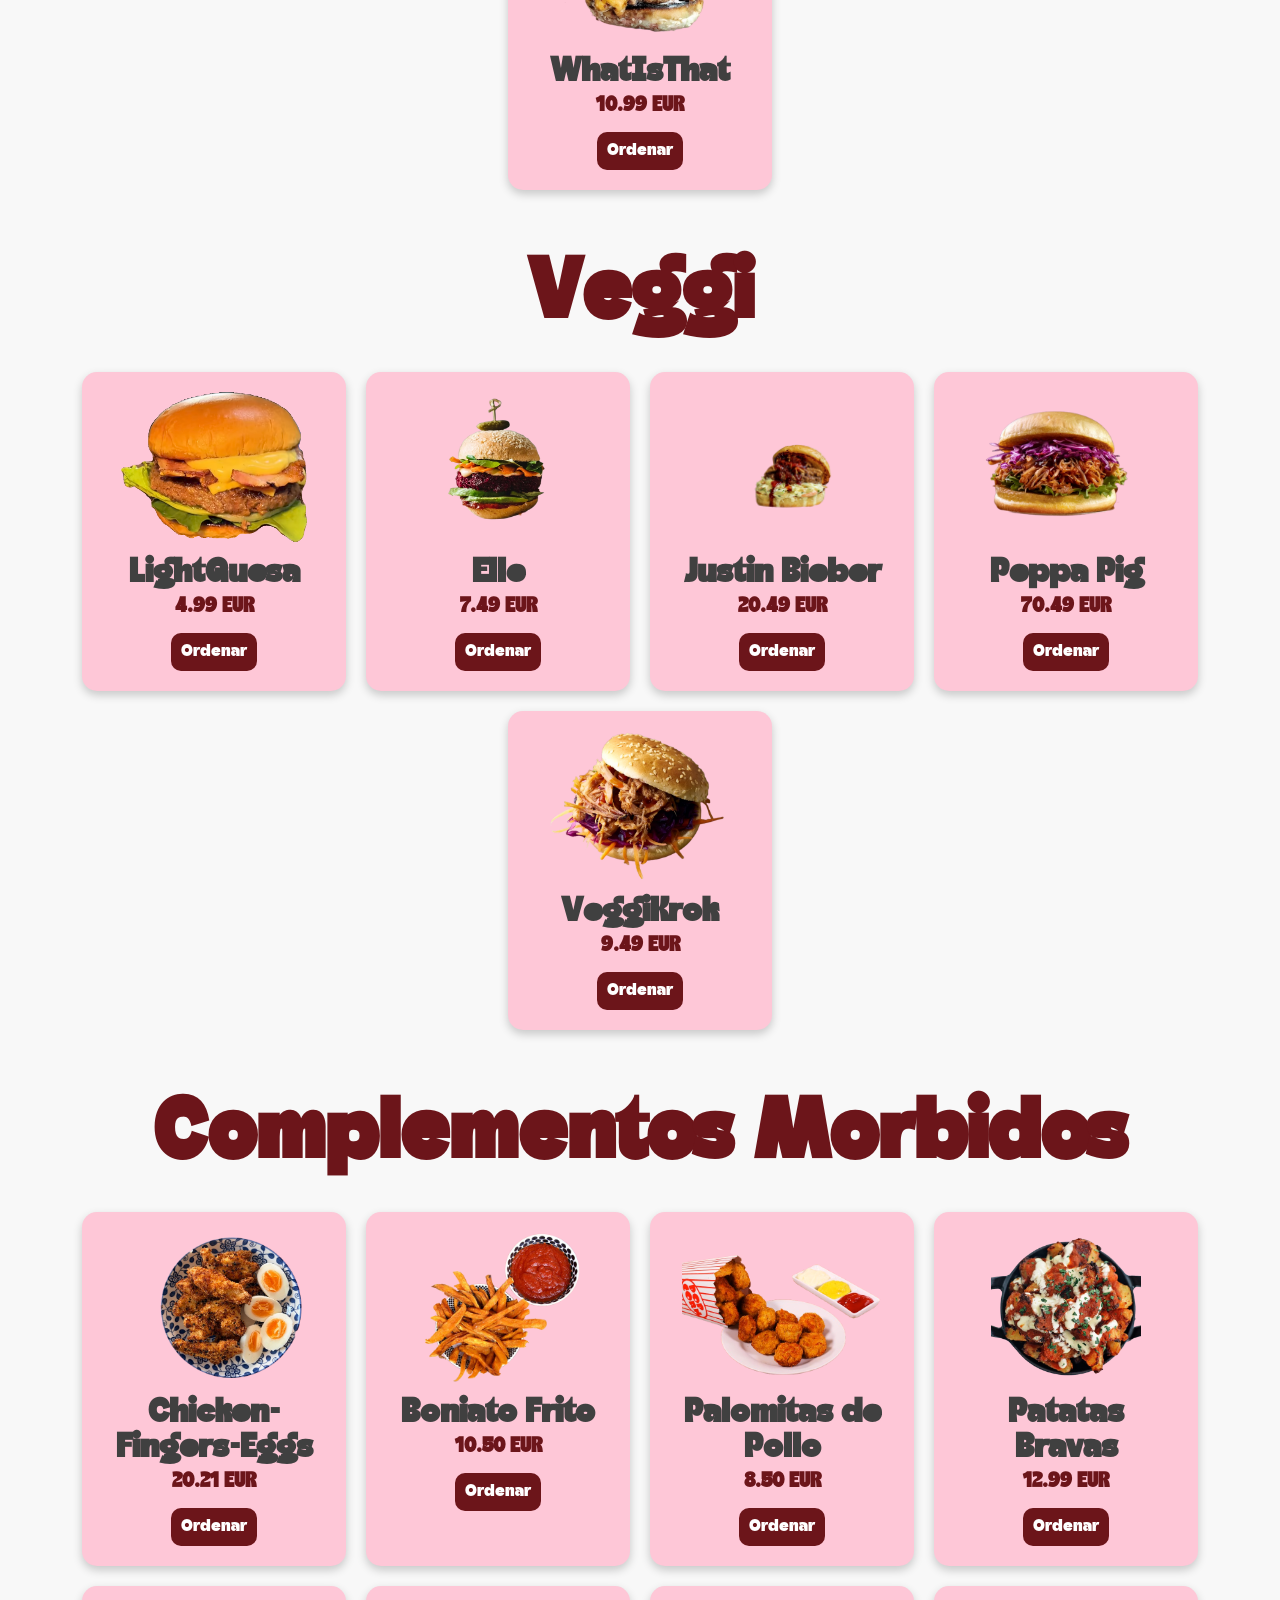
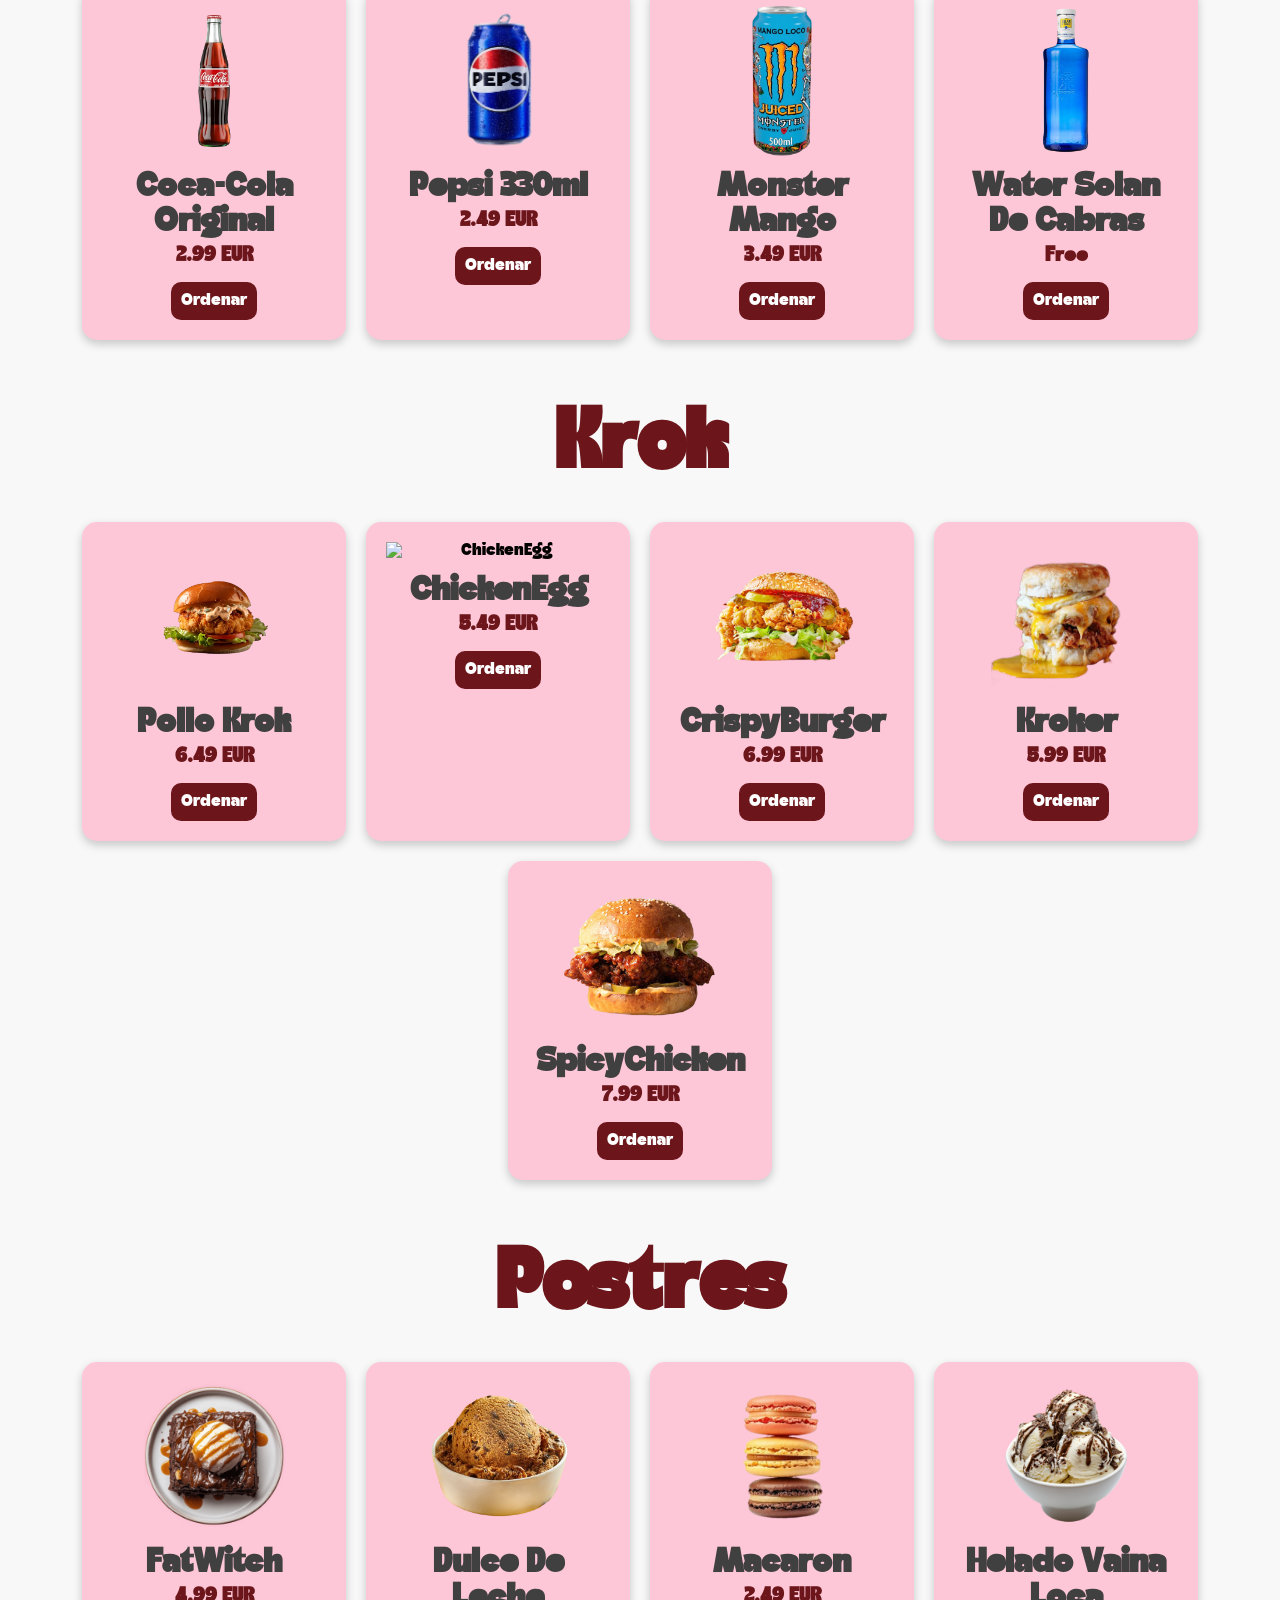
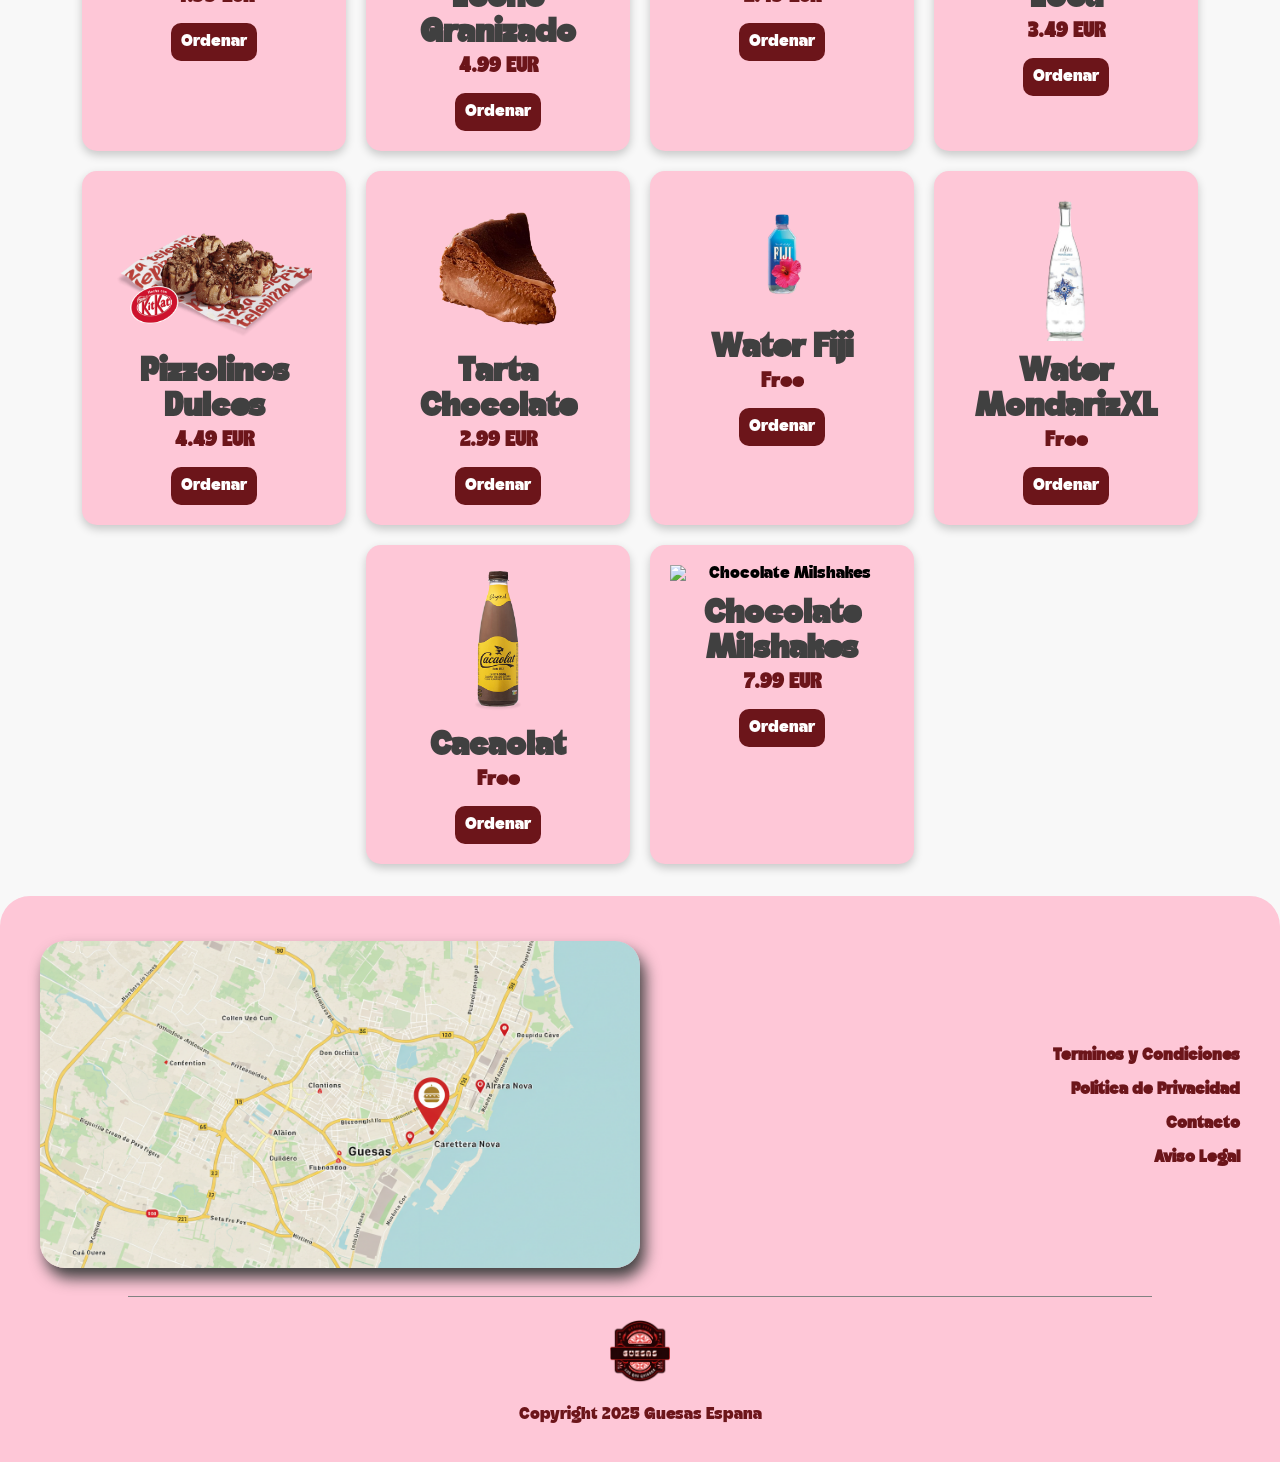
==== commit c3981d6e: "Minor Update to show Krok's images" ====
--- a/carta.html
+++ b/carta.html
@@ -189,25 +189,25 @@
                 <button class="btn-ordenar">Ordenar</button>
             </div>
             <div class="comida-item">
-                <img src="Recursos/Guesas/krok/ChickenEgg.png" alt="ChickenEgg">
+                <img src="Recursos/Guesas/Krok/ChickenEgg.png" alt="ChickenEgg">
                 <h3>ChickenEgg</h3>
                 <p style="color: var(--Marron); font-size: 1.2rem; font-weight: bold;">5.49 EUR</p>
                 <button class="btn-ordenar">Ordenar</button>
             </div>
             <div class="comida-item">
-                <img src="Recursos/Guesas/krok/CrispyBurger.png" alt="CrispyBurger">
+                <img src="Recursos/Guesas/Krok/CrispyBurger.png" alt="CrispyBurger">
                 <h3>CrispyBurger</h3>
                 <p style="color: var(--Marron); font-size: 1.2rem; font-weight: bold;">6.99 EUR</p>
                 <button class="btn-ordenar">Ordenar</button>
             </div>
             <div class="comida-item">
-                <img src="Recursos/Guesas/krok/Kroker.png" alt="Kroker">
+                <img src="Recursos/Guesas/Krok/Kroker.png" alt="Kroker">
                 <h3>Kroker</h3>
                 <p style="color: var(--Marron); font-size: 1.2rem; font-weight: bold;">5.99 EUR</p>
                 <button class="btn-ordenar">Ordenar</button>
             </div>
             <div class="comida-item">
-                <img src="Recursos/Guesas/krok/SpicyChicken.png" alt="SpicyChicken">
+                <img src="Recursos/Guesas/Krok/SpicyChicken.png" alt="SpicyChicken">
                 <h3>SpicyChicken</h3>
                 <p style="color: var(--Marron); font-size: 1.2rem; font-weight: bold;">7.99 EUR</p>
                 <button class="btn-ordenar">Ordenar</button>
@@ -326,3 +326,4 @@
 </body>
 
 </html>
+
